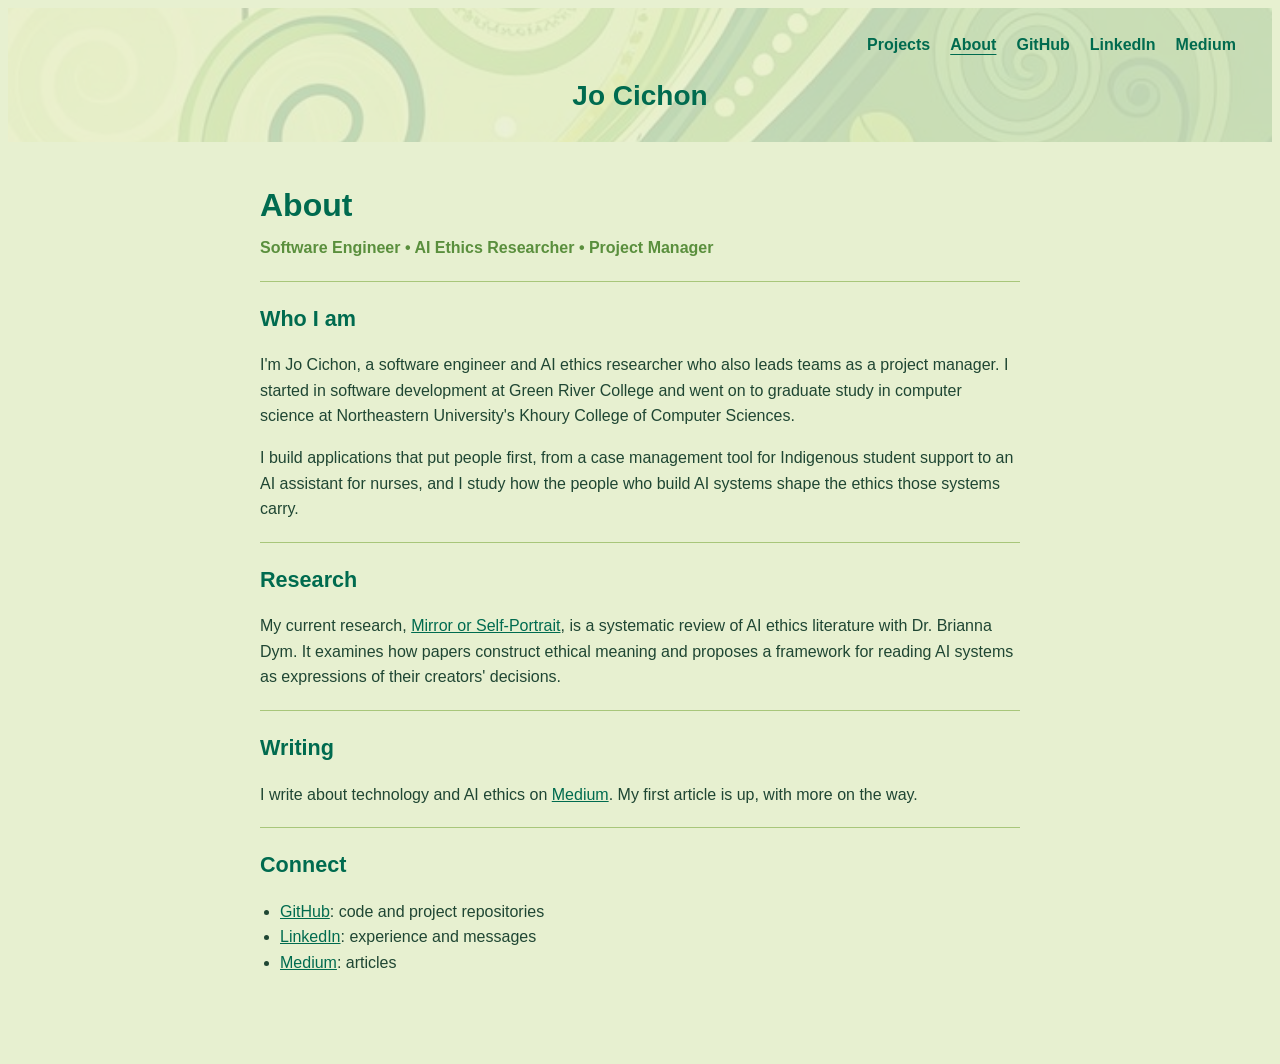
==== about.html @ a0ad1edd "Add About page and site navigation with profile links - New about.html: bio, research, writing, and " ====
<!DOCTYPE html>
<!--
  File:        about.html
  Project:     Jo Cichon Portfolio (https://jocichon.github.io/portfolio/)
  Author:      Jo Cichon
  Description: About page: short professional bio, research and writing,
               and links to GitHub, LinkedIn, and Medium. Static content;
               no scripts. Shares the site navigation with index.html and
               project.html.
  Styles:      style.css
-->
<html lang="en">
<head>
    <meta charset="UTF-8">
    <meta name="viewport" content="width=device-width, initial-scale=1.0">
    <title>About · Jo Cichon Portfolio</title>
    <link rel="stylesheet" href="style.css">
</head>
<body>

<header class="hero hero--compact">
    <!-- Site navigation: keep in sync across index.html, about.html, project.html -->
    <nav class="site-nav" aria-label="Site">
        <a href="index.html">Projects</a>
        <a href="about.html" aria-current="page">About</a>
        <a href="https://github.com/jocichon" target="_blank" rel="noopener noreferrer">GitHub<span class="visually-hidden"> (opens in a new tab)</span></a>
        <a href="https://www.linkedin.com/in/jo-cichon/" target="_blank" rel="noopener noreferrer">LinkedIn<span class="visually-hidden"> (opens in a new tab)</span></a>
        <a href="https://medium.com/@jorichescichon" target="_blank" rel="noopener noreferrer">Medium<span class="visually-hidden"> (opens in a new tab)</span></a>
    </nav>

    <div class="hero-content">
        <p class="site-name"><a href="index.html">Jo Cichon</a></p>
    </div>
</header>

<main class="about">

    <h1>About</h1>
    <p class="about-tagline">Software Engineer • AI Ethics Researcher • Project Manager</p>

    <!-- DRAFT: edit to your own voice before publishing -->
    <section aria-labelledby="about-me">
        <h2 id="about-me">Who I am</h2>
        <p>
            I'm Jo Cichon, a software engineer and AI ethics researcher who
            also leads teams as a project manager. I started in software
            development at Green River College and went on to graduate study
            in computer science at Northeastern University's Khoury College
            of Computer Sciences.
        </p>
        <p>
            I build applications that put people first, from a case
            management tool for Indigenous student support to an AI
            assistant for nurses, and I study how the people who build AI
            systems shape the ethics those systems carry.
        </p>
    </section>

    <section aria-labelledby="about-research">
        <h2 id="about-research">Research</h2>
        <p>
            My current research, <a href="project.html?id=mirror-or-self-portrait">Mirror
            or Self-Portrait</a>, is a systematic review of AI ethics literature
            with Dr. Brianna Dym. It examines how papers construct ethical
            meaning and proposes a framework for reading AI systems as
            expressions of their creators' decisions.
        </p>
    </section>

    <section aria-labelledby="about-writing">
        <h2 id="about-writing">Writing</h2>
        <p>
            I write about technology and AI ethics on
            <a href="https://medium.com/@jorichescichon" target="_blank" rel="noopener noreferrer">Medium<span class="visually-hidden"> (opens in a new tab)</span></a>.
            My first article is up, with more on the way.
        </p>
    </section>

    <section aria-labelledby="about-connect">
        <h2 id="about-connect">Connect</h2>
        <ul class="about-links">
            <li><a href="https://github.com/jocichon" target="_blank" rel="noopener noreferrer">GitHub<span class="visually-hidden"> (opens in a new tab)</span></a>: code and project repositories</li>
            <li><a href="https://www.linkedin.com/in/jo-cichon/" target="_blank" rel="noopener noreferrer">LinkedIn<span class="visually-hidden"> (opens in a new tab)</span></a>: experience and messages</li>
            <li><a href="https://medium.com/@jorichescichon" target="_blank" rel="noopener noreferrer">Medium<span class="visually-hidden"> (opens in a new tab)</span></a>: articles</li>
        </ul>
    </section>

</main>

</body>
</html>
---- style.css ----
/*
 * File:        style.css
 * Project:     Jo Cichon Portfolio (https://jocichon.github.io/portfolio/)
 * Author:      Jo Cichon
 * Description: Styles for index.html. Defines the Forest Spiral color
 *              palette as CSS custom properties, the layered hero section
 *              (artwork, color wash, content), project filter tabs
 *              along the hero's bottom edge, the responsive grid of
 *              clickable project preview cards, the project detail
 *              page (project.html), the site navigation, and the
 *              About page (about.html).
 */

/* PALETTE: Forest Spiral */
:root {
    --color-bg: #E7F0D0;
    --color-bg-soft: #C9E08B;
    --color-text: #1F4633;

    --color-heading: #006B4F;
    --color-subheading: #5A8F3D;

    --color-accent: #3E9A4D;
    --color-accent-hover: #006B4F;

    --color-border: #A8C67A;
    --color-card: #F4F8E8;
    --color-shadow: rgba(0, 70, 50, 0.15);
}


body {
    font-family: Arial, sans-serif;
    line-height: 1.6;
    background-color: var(--color-bg);
    color: var(--color-text);
}

/* =========================
   Hero Section
========================= */

.hero {
    min-height: 25vh;

    /* Column: centered title block, filter tabs pinned to the bottom edge */
    display: flex;
    flex-direction: column;
    align-items: center;
    justify-content: center;

    padding: 2rem 0 0;
    text-align: center;

    position: relative;
    overflow: hidden;

    background: linear-gradient(
            135deg,
            var(--color-bg) 0%,
            var(--color-bg-soft) 100%
    );
}

/* Artwork Layer */
.hero::before {
    content: "";

    position: absolute;
    inset: 0;

    background-image: url("images/forest-spiral.jpg");
    background-size: cover;
    background-position: center;
    background-repeat: no-repeat;

    z-index: 0;
}

/* Color Wash Layer */
.hero::after {
    content: "";

    position: absolute;
    inset: 0;

    background: rgba(231, 240, 208, 0.82);

    z-index: 1;
}

/* Content Layer */
.hero-content {
    position: relative;
    z-index: 2;

    max-width: 800px;
}

.hero h1 {
    font-size: 3rem;
    margin-bottom: 1rem;

    color: var(--color-heading);
}

.hero h2 {
    margin-bottom: 1rem;

    color: var(--color-subheading);
}


/* =========================
   Project Filters
========================= */

.project-filters {
    /* Sits in the hero's content layer, flush with its bottom edge */
    position: relative;
    z-index: 2;

    display: flex;
    flex-wrap: wrap;
    gap: 0.5rem;

    width: 100%;
    margin-top: auto;
    padding: 1.5rem 0.5rem 0;
    box-sizing: border-box;
}

.project-filters button {
    /* Grow equally to fill the row; wrap onto new rows on narrow screens */
    flex: 1 1 0;
    min-width: max-content;

    padding: 0.6rem 1rem;

    font: inherit;
    font-size: 0.95rem;
    white-space: nowrap;
    color: white;
    background: var(--color-accent);

    border: none;
    border-radius: 8px 8px 0 0; /* tab shape, open at the bottom edge */
    cursor: pointer;

    transition: background-color 0.3s ease;
}

.project-filters button:hover {
    background: var(--color-accent-hover);
}

/* Selected filter: darker fill plus an inset ring so it stands out */
.project-filters button[aria-pressed="true"] {
    background: var(--color-accent-hover);
    box-shadow: inset 0 0 0 3px var(--color-bg-soft);
}

.project-filters button:focus-visible {
    outline: 3px solid var(--color-accent-hover);
    outline-offset: 2px;
}

.no-projects {
    text-align: center;
    padding: 2rem;
}

/* =========================
   Project Cards
========================= */

/* Responsive grid: as many 300px+ columns as fit, one column on phones */
#project-list {
    display: grid;
    grid-template-columns: repeat(auto-fill, minmax(min(100%, 300px), 1fr));
    gap: 1.5rem;

    max-width: 1200px;
    margin: auto;
    padding: 2rem 1rem 4rem;
    box-sizing: border-box;
}

.project {
    position: relative; /* anchor for the stretched link */

    display: flex;
    flex-direction: column;
    overflow: hidden;

    background: var(--color-card);
    border: 1px solid var(--color-border);
    border-radius: 12px;
    box-shadow: 0 4px 12px var(--color-shadow);

    transition: transform 0.2s ease, box-shadow 0.2s ease;
}

/* display: flex above would override the hidden attribute */
.project[hidden] {
    display: none;
}

.project:hover {
    transform: translateY(-3px);
    box-shadow: 0 10px 24px var(--color-shadow);
}

/* Keyboard focus lands on the title link; ring the whole card */
.project:focus-within {
    outline: 3px solid var(--color-accent-hover);
    outline-offset: 3px;
}

.project-link:focus {
    outline: none;
}

/* Thumbnail: fixed 16:9 frame so cards line up */
.project-thumb {
    aspect-ratio: 16 / 9;
    background: var(--color-bg-soft);
}

.project-thumb img {
    display: block;
    width: 100%;
    height: 100%;
    object-fit: cover;
}

/* No thumbnail: hero artwork under the same color wash as the hero */
.project-thumb-placeholder {
    height: 100%;
    background:
        linear-gradient(rgba(231, 240, 208, 0.6), rgba(231, 240, 208, 0.6)),
        url("images/forest-spiral.jpg") center / cover;
}

.project-body {
    display: flex;
    flex-direction: column;
    gap: 0.6rem;
    flex: 1;

    padding: 1.25rem;
}

.project-body > * {
    margin: 0;
}

.project-title {
    font-size: 1.2rem;
    line-height: 1.3;
}

.project-link {
    color: var(--color-heading);
    text-decoration: none;
}

/* Stretch the title link over the entire card */
.project-link::after {
    content: "";
    position: absolute;
    inset: 0;
}

.project:hover .project-link {
    text-decoration: underline;
}

.project-date {
    font-size: 0.9rem;
    font-weight: bold;
    color: var(--color-subheading);
}

/* Keep previews short: three lines, then an ellipsis */
.project-summary {
    display: -webkit-box;
    -webkit-box-orient: vertical;
    -webkit-line-clamp: 3;
    line-clamp: 3;
    overflow: hidden;
}

.project-categories {
    display: flex;
    flex-wrap: wrap;
    gap: 0.4rem;

    padding: 0;
    list-style: none;
}

.project-categories li {
    padding: 0.15rem 0.6rem;

    font-size: 0.8rem;
    color: var(--color-heading);
    background: var(--color-bg-soft);
    border-radius: 999px;
}

/* Pinned to the bottom so it lines up across cards in a row */
.project-tech {
    margin-top: auto;
    padding-top: 0.6rem;

    font-size: 0.85rem;
    border-top: 1px solid var(--color-border);
}

.visually-hidden {
    position: absolute;
    width: 1px;
    height: 1px;
    overflow: hidden;
    clip-path: inset(50%);
    white-space: nowrap;
}

/* =========================
   Project Detail Page
========================= */

/* Shorter hero band: site name only, no filter tabs */
.hero--compact {
    min-height: auto;
    padding: 1.5rem 1rem;
}

.site-name {
    margin: 0;
    font-size: 1.75rem;
    font-weight: bold;
}

.site-name a {
    color: var(--color-heading);
    text-decoration: none;
}

.back-nav,
.project-detail {
    max-width: 900px;
    margin: auto;
    padding: 0 1.5rem;
}

.back-nav {
    padding-top: 1.5rem;
}

.back-link {
    font-weight: bold;
    color: var(--color-accent-hover);
}

.project-detail {
    padding-bottom: 4rem;
}

.project-detail a {
    color: var(--color-accent-hover);
}

.detail-header h1 {
    margin: 1rem 0 0.75rem;
    line-height: 1.25;
    color: var(--color-heading);
}

/* Role and dates as label/value pairs near the top */
.detail-meta {
    display: flex;
    flex-wrap: wrap;
    gap: 0.5rem 2rem;
    margin: 0 0 1rem;
}

.detail-meta dt {
    display: inline;
    font-weight: bold;
    color: var(--color-subheading);
}

.detail-meta dt::after {
    content: ": ";
}

.detail-meta dd {
    display: inline;
    margin: 0;
}

/* Chips: categories and technologies/methods */
.chips {
    display: flex;
    flex-wrap: wrap;
    gap: 0.4rem;
    margin: 0;
    padding: 0;
    list-style: none;
}

.chips li {
    padding: 0.2rem 0.7rem;
    font-size: 0.85rem;
    color: var(--color-heading);
    background: var(--color-bg-soft);
    border-radius: 999px;
}

/* Header image: capped size, centered, never upscaled or cropped */
.detail-image {
    display: block;
    max-width: min(100%, 520px);
    max-height: 380px;
    margin: 1.5rem auto 0;
    border-radius: 12px;
    box-shadow: 0 8px 20px var(--color-shadow);
}

.detail-section {
    padding-top: 1.5rem;
    margin-top: 1.5rem;
    border-top: 1px solid var(--color-border);
}

.detail-section h2 {
    margin: 0 0 0.75rem;
    font-size: 1.35rem;
    color: var(--color-heading);
}

.detail-section h3 {
    margin: 1rem 0 0.5rem;
    font-size: 1rem;
    color: var(--color-subheading);
}

.detail-notes {
    font-style: italic;
}

.detail-links {
    padding-left: 1.25rem;
}

.detail-gallery {
    display: grid;
    grid-template-columns: repeat(auto-fill, minmax(min(100%, 340px), 1fr));
    gap: 1rem;
    margin-bottom: 1rem;
}

.detail-gallery figure {
    margin: 0;
}

.detail-gallery img {
    display: block;
    width: 100%;
    border-radius: 8px;
    transition: box-shadow 0.2s ease;
}

.detail-gallery a:hover img,
.detail-gallery a:focus-visible img {
    box-shadow: 0 6px 16px var(--color-shadow);
}

.detail-gallery figcaption {
    margin-top: 0.4rem;
    font-size: 0.9rem;
}

/* =========================
   Site Navigation
========================= */

/* Top row of every hero: internal pages, then external profiles */
.site-nav {
    position: relative;
    z-index: 2;

    display: flex;
    flex-wrap: wrap;
    justify-content: flex-end;
    gap: 0.25rem 1.25rem;

    align-self: stretch;
    padding: 0 1.25rem 1rem;
}

.site-nav a {
    font-weight: bold;
    color: var(--color-heading);
    text-decoration: none;
}

.site-nav a:hover,
.site-nav a:focus-visible,
.site-nav a[aria-current="page"] {
    text-decoration: underline;
    text-underline-offset: 4px;
}

@media (max-width: 600px) {
    .site-nav {
        justify-content: center;
        gap: 0.25rem 0.9rem;
        padding: 0 0.75rem 0.75rem;
        font-size: 0.95rem;
    }
}

/* =========================
   About Page
========================= */

.about {
    max-width: 760px;
    margin: auto;
    padding: 1rem 1.5rem 4rem;
}

.about h1 {
    margin-bottom: 0.25rem;
    color: var(--color-heading);
}

.about-tagline {
    margin-top: 0;
    font-weight: bold;
    color: var(--color-subheading);
}

.about section {
    padding-top: 1.25rem;
    margin-top: 1.25rem;
    border-top: 1px solid var(--color-border);
}

.about h2 {
    margin: 0 0 0.5rem;
    font-size: 1.35rem;
    color: var(--color-heading);
}

.about a {
    color: var(--color-accent-hover);
}

.about-links {
    padding-left: 1.25rem;
}
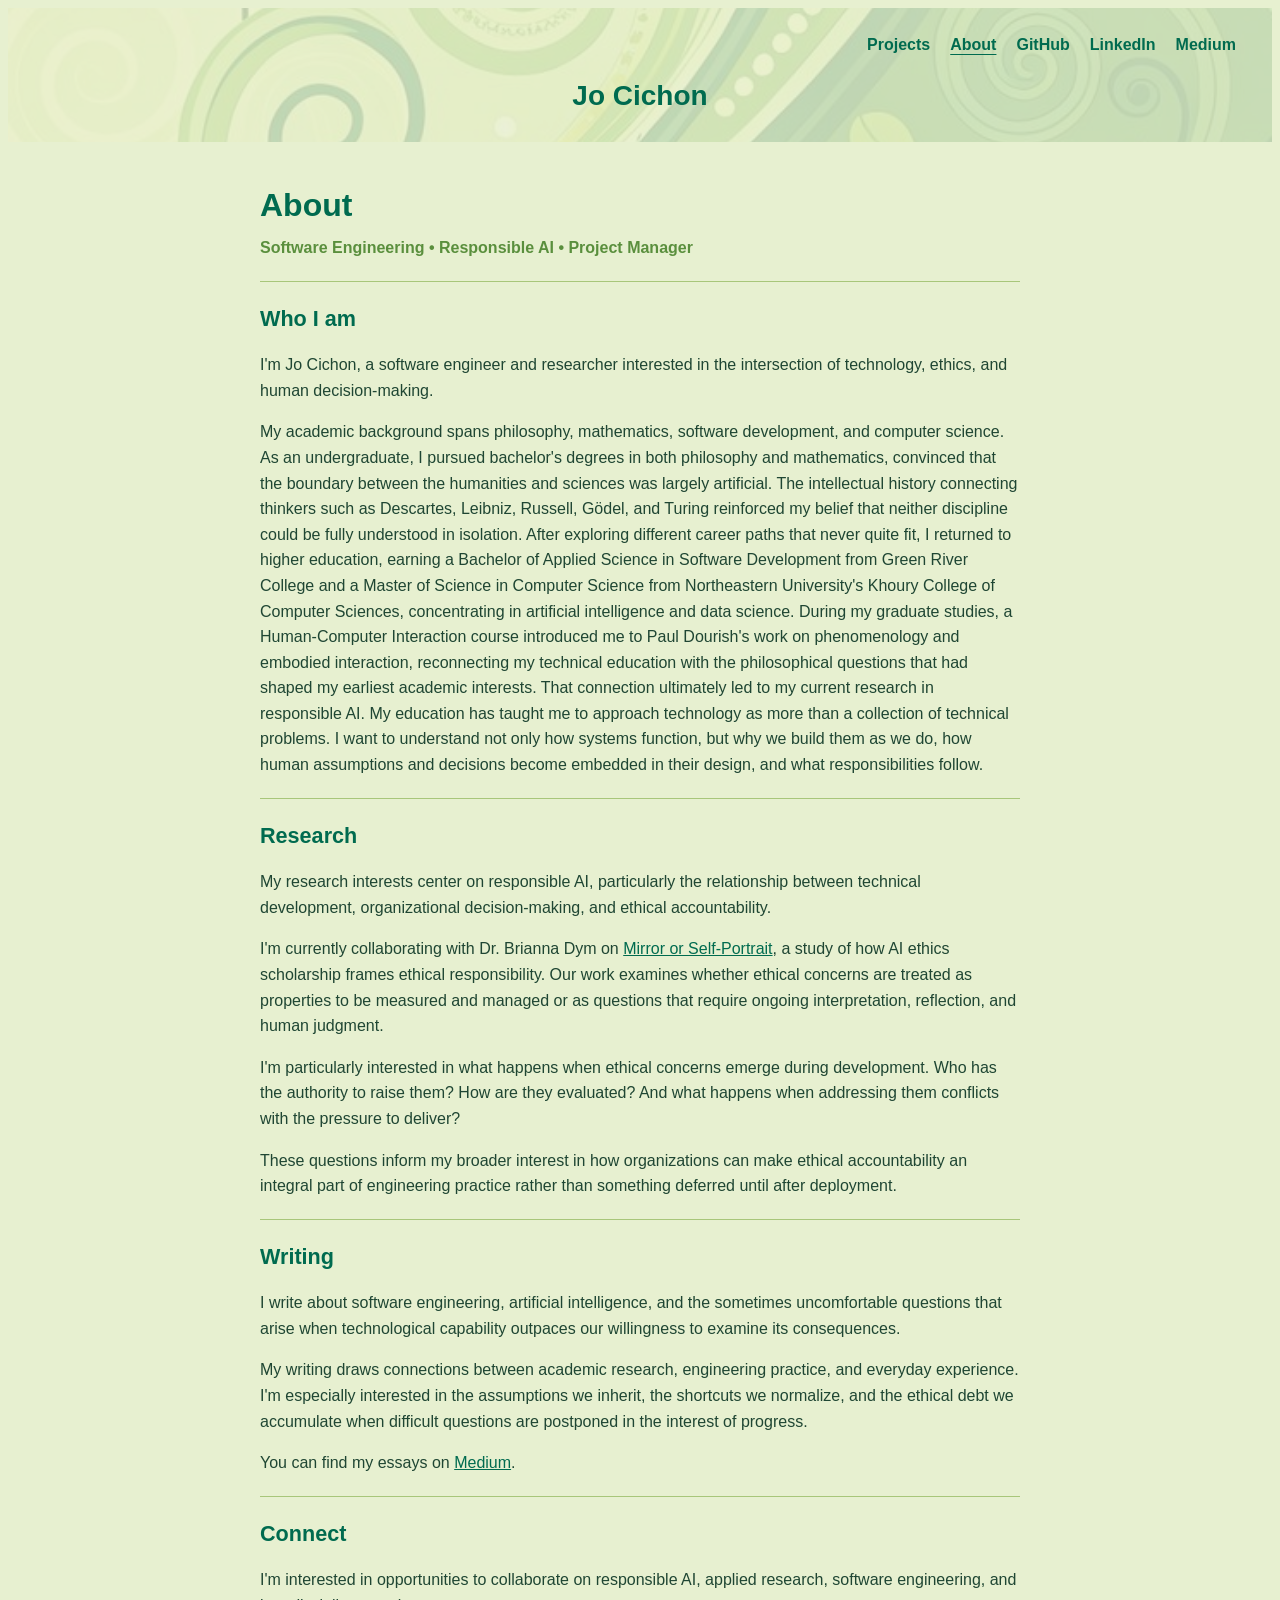
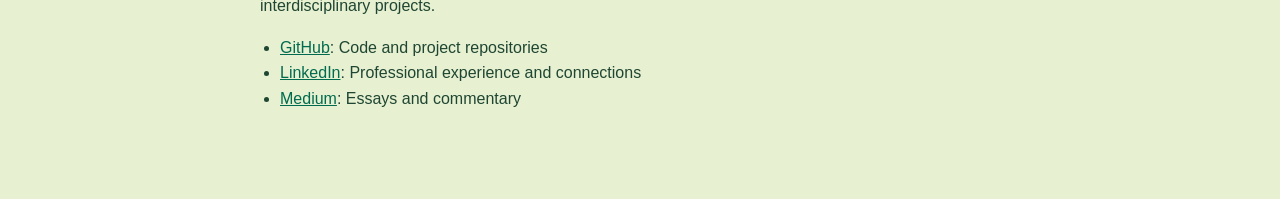
==== commit 615053b1: "Updated About page bio information" ====
--- a/about.html
+++ b/about.html
@@ -1,12 +1,11 @@
+
 <!DOCTYPE html>
 <!--
   File:        about.html
   Project:     Jo Cichon Portfolio (https://jocichon.github.io/portfolio/)
   Author:      Jo Cichon
-  Description: About page: short professional bio, research and writing,
-               and links to GitHub, LinkedIn, and Medium. Static content;
-               no scripts. Shares the site navigation with index.html and
-               project.html.
+  Description: Professional background, research interests, writing,
+               and links to GitHub, LinkedIn, and Medium.
   Styles:      style.css
 -->
 <html lang="en">
@@ -19,7 +18,7 @@
 <body>
 
 <header class="hero hero--compact">
-    <!-- Site navigation: keep in sync across index.html, about.html, project.html -->
+    <!-- Keep navigation consistent across site pages -->
     <nav class="site-nav" aria-label="Site">
         <a href="index.html">Projects</a>
         <a href="about.html" aria-current="page">About</a>
@@ -36,52 +35,136 @@
 <main class="about">
 
     <h1>About</h1>
-    <p class="about-tagline">Software Engineer • AI Ethics Researcher • Project Manager</p>
+    <p class="about-tagline">
+        Software Engineering • Responsible AI • Project Manager
+    </p>
 
-    <!-- DRAFT: edit to your own voice before publishing -->
     <section aria-labelledby="about-me">
         <h2 id="about-me">Who I am</h2>
+
         <p>
-            I'm Jo Cichon, a software engineer and AI ethics researcher who
-            also leads teams as a project manager. I started in software
-            development at Green River College and went on to graduate study
-            in computer science at Northeastern University's Khoury College
-            of Computer Sciences.
+            I'm Jo Cichon, a software engineer and researcher
+            interested in the intersection of technology, ethics,
+            and human decision-making.
         </p>
+
         <p>
-            I build applications that put people first, from a case
-            management tool for Indigenous student support to an AI
-            assistant for nurses, and I study how the people who build AI
-            systems shape the ethics those systems carry.
+            My academic background spans philosophy, mathematics, software
+            development, and computer science. As an undergraduate, I
+            pursued bachelor's degrees in both philosophy and mathematics,
+            convinced that the boundary between the humanities and sciences
+            was largely artificial. The intellectual history connecting
+            thinkers such as Descartes, Leibniz, Russell, Gödel, and Turing
+            reinforced my belief that neither discipline could be fully
+            understood in isolation.
+
+            After exploring different career paths that never quite fit,
+            I returned to higher education, earning a Bachelor of Applied
+            Science in Software Development from Green River College and a
+            Master of Science in Computer Science from Northeastern University's Khoury College of
+            Computer Sciences, concentrating in artificial intelligence
+            and data science.
+
+            During my graduate studies, a Human-Computer Interaction course
+            introduced me to Paul Dourish's work on phenomenology and
+            embodied interaction, reconnecting my technical education with
+            the philosophical questions that had shaped my earliest academic
+            interests. That connection ultimately led to my current research
+            in responsible AI.
+
+            My education has taught me to approach technology as more than a
+            collection of technical problems. I want to understand not only
+            how systems function, but why we build them as we do, how human
+            assumptions and decisions become embedded in their design, and
+            what responsibilities follow.
         </p>
+
     </section>
 
     <section aria-labelledby="about-research">
         <h2 id="about-research">Research</h2>
+
         <p>
-            My current research, <a href="project.html?id=mirror-or-self-portrait">Mirror
-            or Self-Portrait</a>, is a systematic review of AI ethics literature
-            with Dr. Brianna Dym. It examines how papers construct ethical
-            meaning and proposes a framework for reading AI systems as
-            expressions of their creators' decisions.
+            My research interests center on responsible AI,
+            particularly the relationship between technical
+            development, organizational decision-making, and
+            ethical accountability.
+        </p>
+
+        <p>
+            I'm currently collaborating with Dr. Brianna Dym on
+            <a href="project.html?id=mirror-or-self-portrait">Mirror
+                or Self-Portrait</a>, a study of how AI ethics
+            scholarship frames ethical responsibility. Our work
+            examines whether ethical concerns are treated as
+            properties to be measured and managed or as questions
+            that require ongoing interpretation, reflection,
+            and human judgment.
+        </p>
+
+        <p>
+            I'm particularly interested in what happens when
+            ethical concerns emerge during development. Who has
+            the authority to raise them? How are they evaluated?
+            And what happens when addressing them conflicts with
+            the pressure to deliver?
+        </p>
+
+        <p>
+            These questions inform my broader interest in how
+            organizations can make ethical accountability an
+            integral part of engineering practice rather than
+            something deferred until after deployment.
         </p>
     </section>
 
     <section aria-labelledby="about-writing">
         <h2 id="about-writing">Writing</h2>
+
         <p>
-            I write about technology and AI ethics on
+            I write about software engineering, artificial
+            intelligence, and the sometimes uncomfortable
+            questions that arise when technological capability
+            outpaces our willingness to examine its consequences.
+        </p>
+
+        <p>
+            My writing draws connections between academic research,
+            engineering practice, and everyday experience.
+            I'm especially interested in the assumptions we
+            inherit, the shortcuts we normalize, and the ethical
+            debt we accumulate when difficult questions are
+            postponed in the interest of progress.
+        </p>
+
+        <p>
+            You can find my essays on
             <a href="https://medium.com/@jorichescichon" target="_blank" rel="noopener noreferrer">Medium<span class="visually-hidden"> (opens in a new tab)</span></a>.
-            My first article is up, with more on the way.
         </p>
     </section>
 
     <section aria-labelledby="about-connect">
         <h2 id="about-connect">Connect</h2>
+
+        <p>
+            I'm interested in opportunities to collaborate on
+            responsible AI, applied research, software engineering,
+            and interdisciplinary projects.
+        </p>
+
         <ul class="about-links">
-            <li><a href="https://github.com/jocichon" target="_blank" rel="noopener noreferrer">GitHub<span class="visually-hidden"> (opens in a new tab)</span></a>: code and project repositories</li>
-            <li><a href="https://www.linkedin.com/in/jo-cichon/" target="_blank" rel="noopener noreferrer">LinkedIn<span class="visually-hidden"> (opens in a new tab)</span></a>: experience and messages</li>
-            <li><a href="https://medium.com/@jorichescichon" target="_blank" rel="noopener noreferrer">Medium<span class="visually-hidden"> (opens in a new tab)</span></a>: articles</li>
+            <li>
+                <a href="https://github.com/jocichon" target="_blank" rel="noopener noreferrer">GitHub<span class="visually-hidden"> (opens in a new tab)</span></a>:
+                Code and project repositories
+            </li>
+            <li>
+                <a href="https://www.linkedin.com/in/jo-cichon/" target="_blank" rel="noopener noreferrer">LinkedIn<span class="visually-hidden"> (opens in a new tab)</span></a>:
+                Professional experience and connections
+            </li>
+            <li>
+                <a href="https://medium.com/@jorichescichon" target="_blank" rel="noopener noreferrer">Medium<span class="visually-hidden"> (opens in a new tab)</span></a>:
+                Essays and commentary
+            </li>
         </ul>
     </section>
 
@@ -89,3 +172,4 @@
 
 </body>
 </html>
+
--- a/style.css
+++ b/style.css
@@ -447,6 +447,29 @@
     color: var(--color-subheading);
 }
 
+/* Code access notice under the header: repo link or restricted */
+.code-access {
+    margin-top: 1.5rem;
+    padding: 0.9rem 1.1rem;
+
+    background: var(--color-card);
+    border: 1px solid var(--color-border);
+    border-left: 4px solid var(--color-accent);
+    border-radius: 8px;
+}
+
+.code-access p {
+    margin: 0;
+}
+
+.code-access p + p {
+    margin-top: 0.4rem;
+}
+
+.code-access--restricted {
+    border-left-color: var(--color-subheading);
+}
+
 .detail-notes {
     font-style: italic;
 }
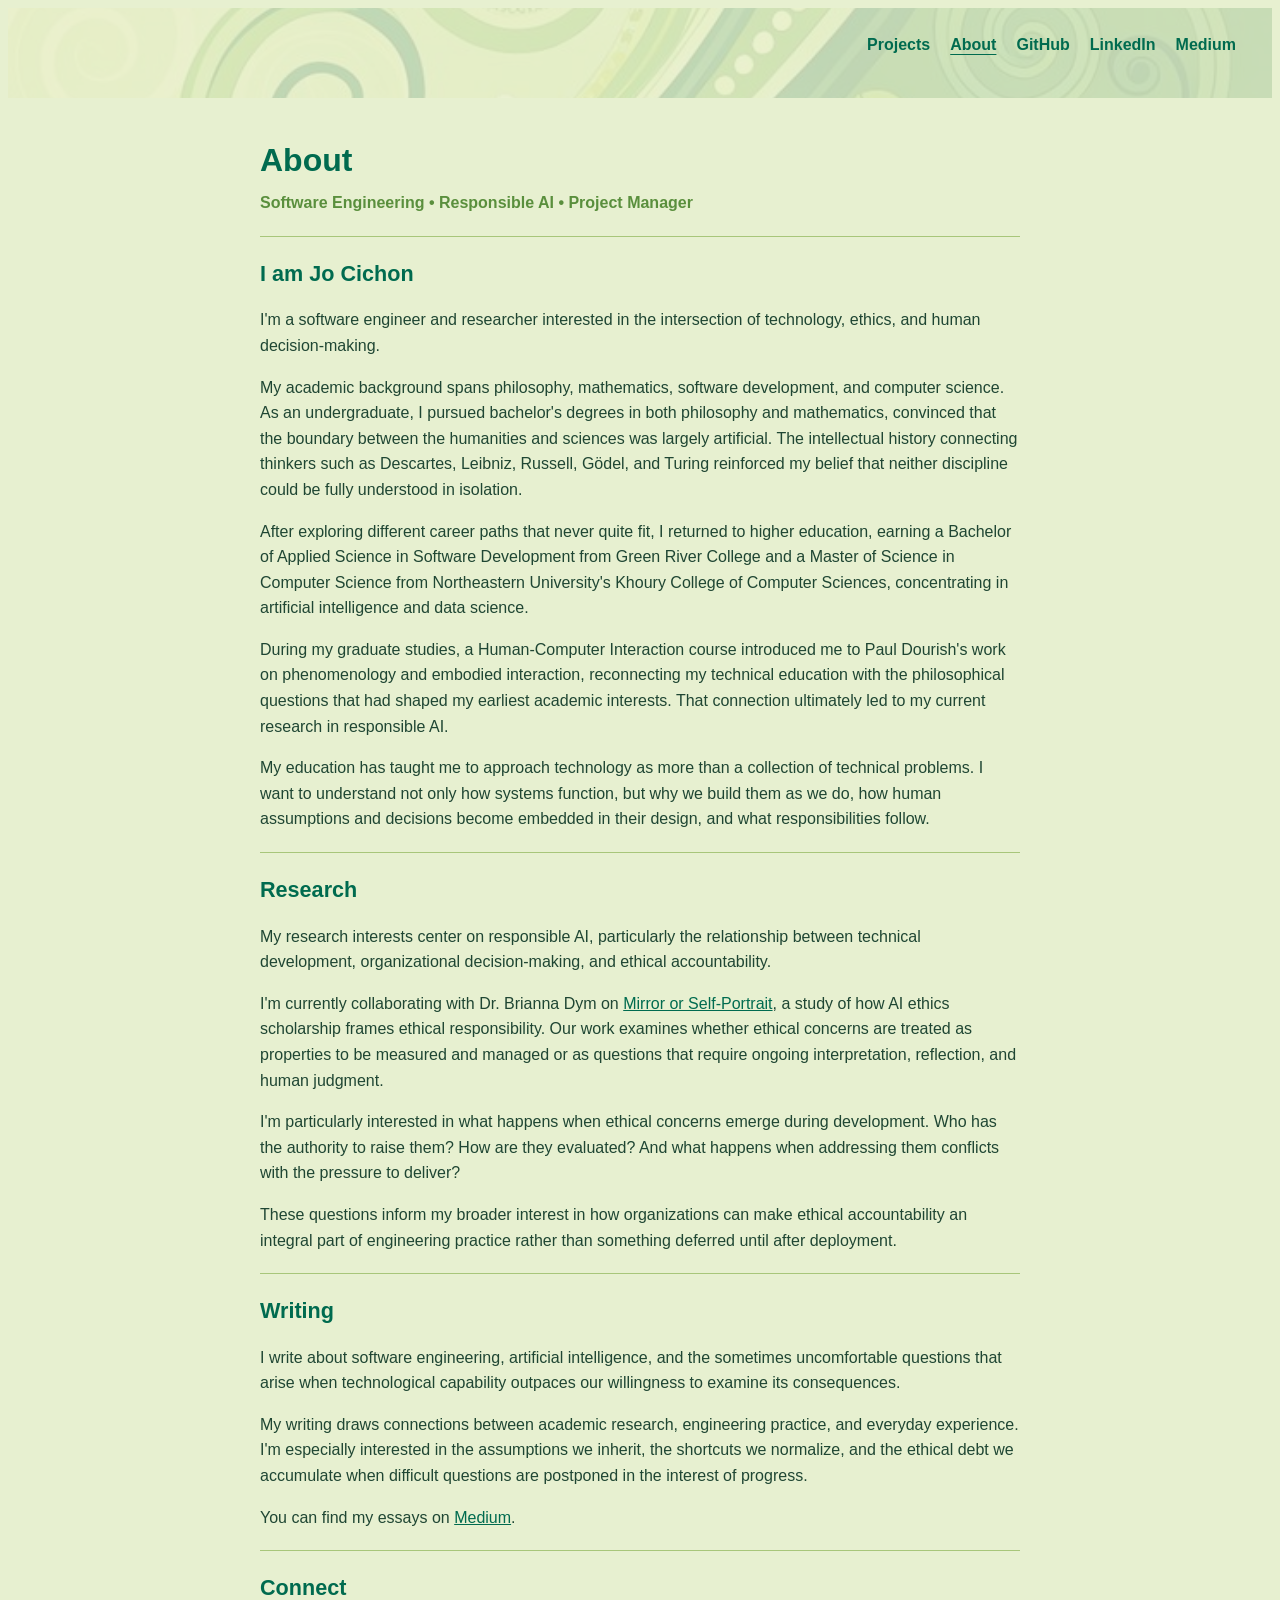
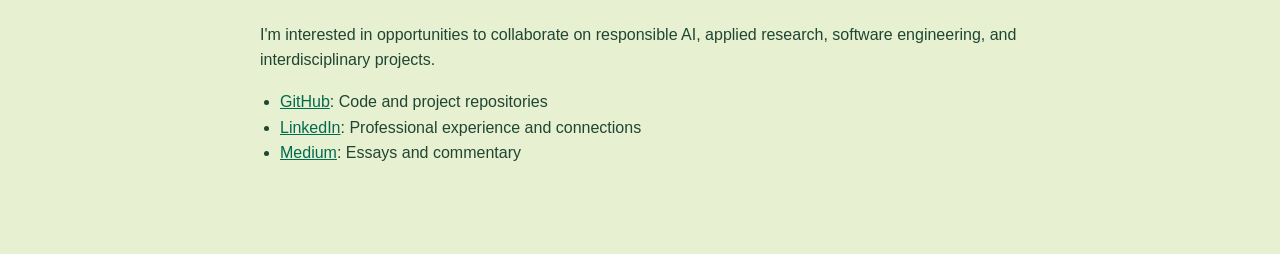
==== commit f0b6eba6: "quick style changes to About Page" ====
--- a/about.html
+++ b/about.html
@@ -28,7 +28,7 @@
     </nav>
 
     <div class="hero-content">
-        <p class="site-name"><a href="index.html">Jo Cichon</a></p>
+        <p class="site-name">
     </div>
 </header>
 
@@ -40,10 +40,10 @@
     </p>
 
     <section aria-labelledby="about-me">
-        <h2 id="about-me">Who I am</h2>
+        <h2 id="about-me">I am Jo Cichon</h2>
 
         <p>
-            I'm Jo Cichon, a software engineer and researcher
+            I'm a software engineer and researcher
             interested in the intersection of technology, ethics,
             and human decision-making.
         </p>
@@ -57,21 +57,27 @@
             thinkers such as Descartes, Leibniz, Russell, Gödel, and Turing
             reinforced my belief that neither discipline could be fully
             understood in isolation.
+        </p>
 
+        <p>
             After exploring different career paths that never quite fit,
             I returned to higher education, earning a Bachelor of Applied
             Science in Software Development from Green River College and a
             Master of Science in Computer Science from Northeastern University's Khoury College of
             Computer Sciences, concentrating in artificial intelligence
             and data science.
+        </p>
 
+        <p>
             During my graduate studies, a Human-Computer Interaction course
             introduced me to Paul Dourish's work on phenomenology and
             embodied interaction, reconnecting my technical education with
             the philosophical questions that had shaped my earliest academic
             interests. That connection ultimately led to my current research
             in responsible AI.
+        </p>
 
+        <p>
             My education has taught me to approach technology as more than a
             collection of technical problems. I want to understand not only
             how systems function, but why we build them as we do, how human
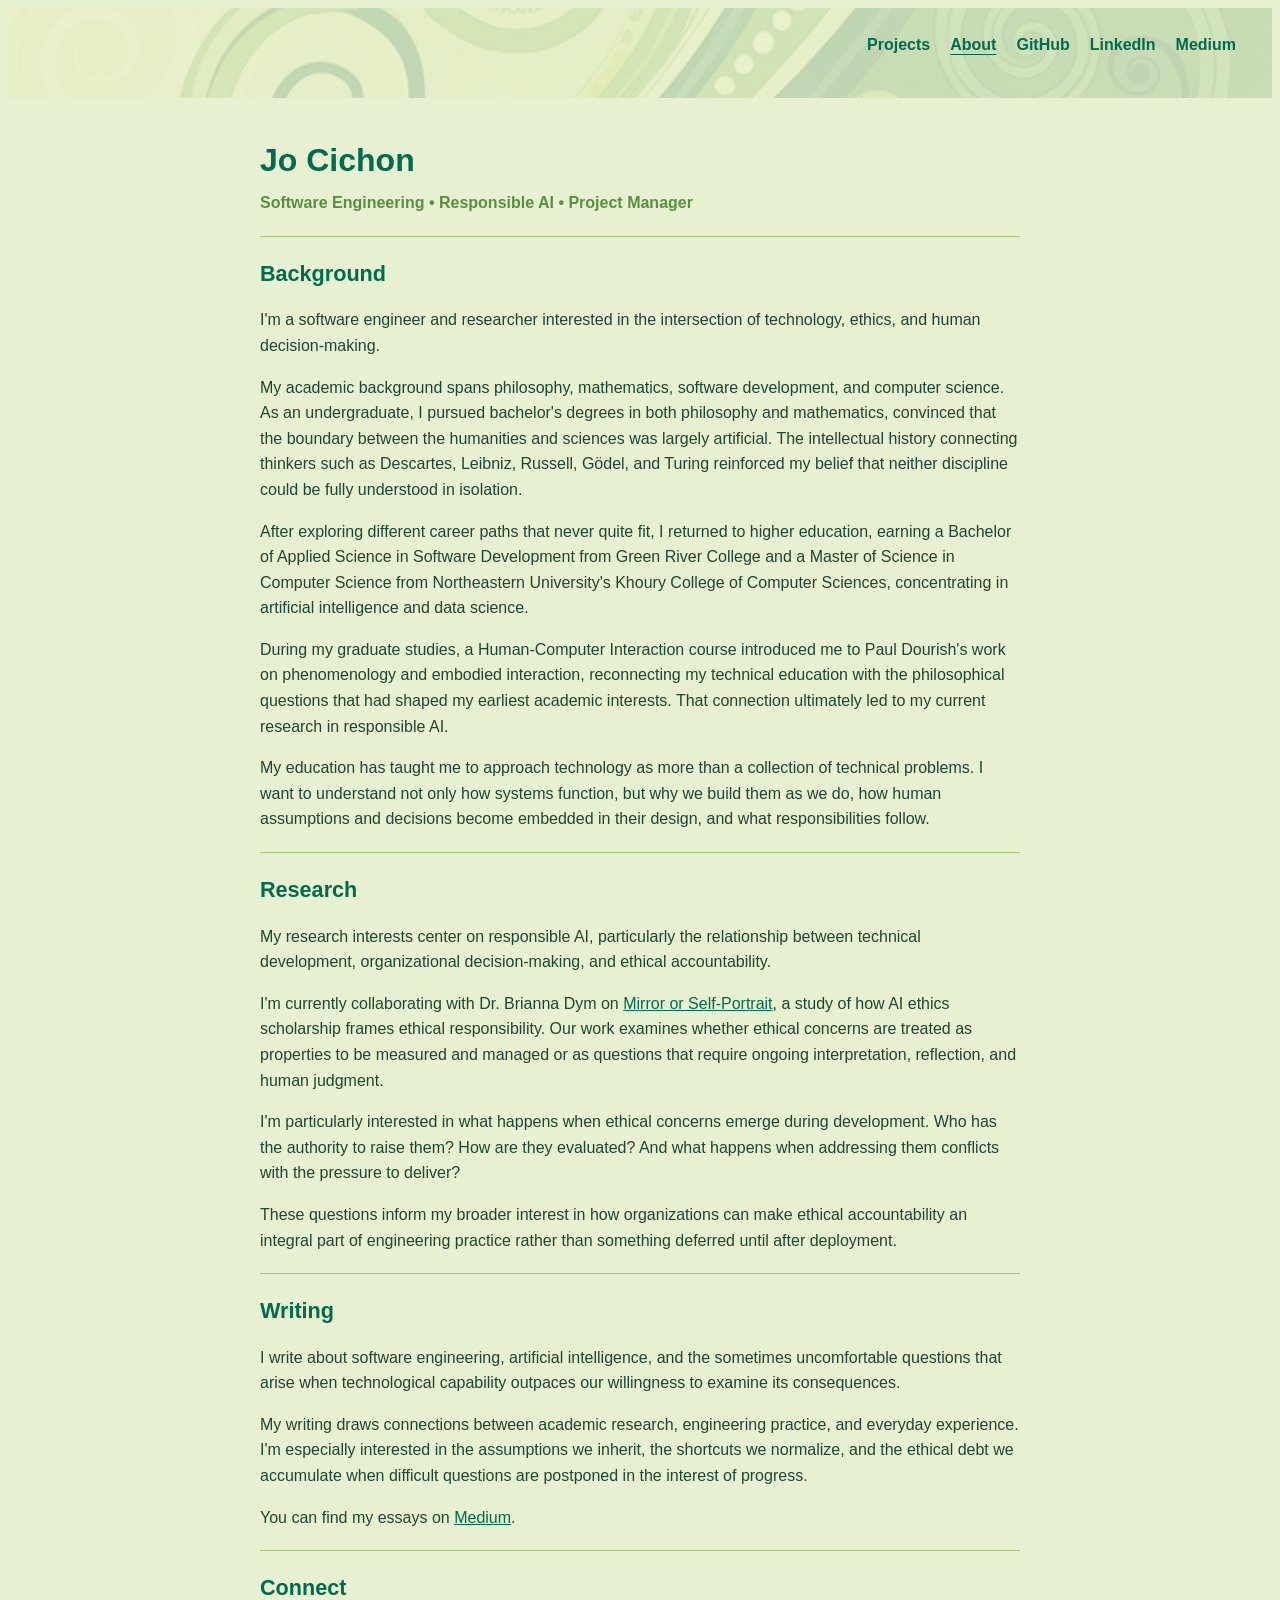
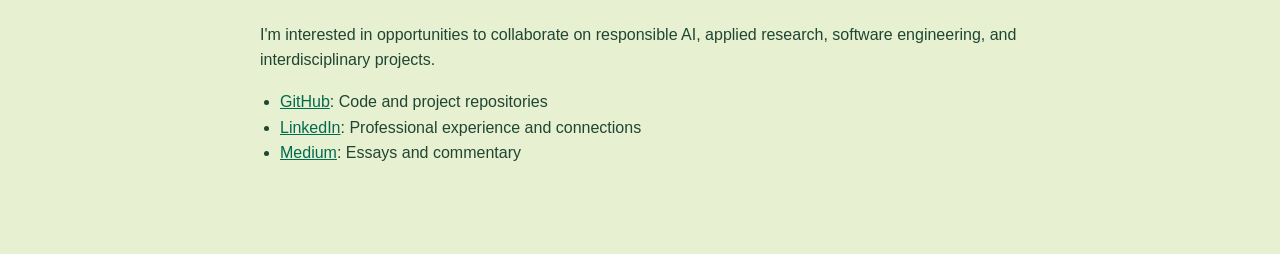
==== commit cd5a76d4: "Title changes to About page" ====
--- a/about.html
+++ b/about.html
@@ -34,13 +34,13 @@
 
 <main class="about">
 
-    <h1>About</h1>
+    <h1>Jo Cichon</h1>
     <p class="about-tagline">
         Software Engineering • Responsible AI • Project Manager
     </p>
 
     <section aria-labelledby="about-me">
-        <h2 id="about-me">I am Jo Cichon</h2>
+        <h2 id="about-me">Background</h2>
 
         <p>
             I'm a software engineer and researcher
